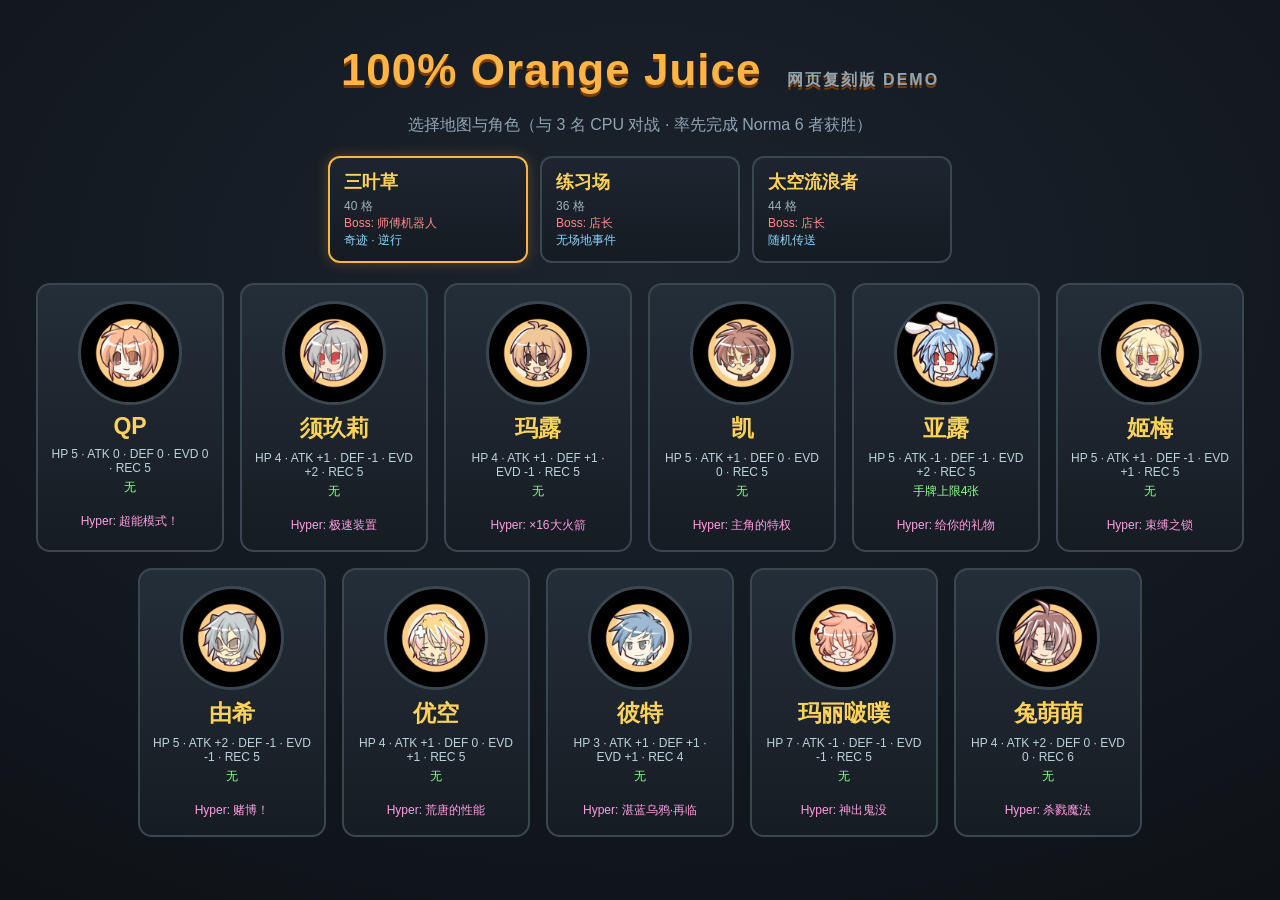
==== index.html @ 64a26505 "100% Orange Juice - Web Replica (GitHub Pages deploy) Co-Authored-By: Claude <noreply@anthropic.com>" ====
<!DOCTYPE html>
<html lang="zh">
<head>
<meta charset="UTF-8">
<meta name="viewport" content="width=device-width, initial-scale=1.0">
<title>100% Orange Juice — Web Replica</title>
<link rel="stylesheet" href="css/style.css">
</head>
<body>
  <div id="menu">
    <h1>100% Orange Juice <span class="sub">网页复刻版 DEMO</span></h1>
    <p class="menu-hint">选择地图与角色（与 3 名 CPU 对战 · 率先完成 Norma 6 者获胜）</p>
    <div id="boardrow"></div>
    <div id="chargrid"></div>
  </div>

  <div id="game" style="display:none">
    <div id="leftbar">
      <div id="plates"></div>
    </div>
    <div id="center">
      <div id="topbar">
        <span id="chapter">第 1 章</span>
        <span id="fieldevents"></span>
        <span id="deckcount" title="中央卡堆剩余">🂠 48</span>
        <span class="spacer"></span>
        <span class="speeds">
          <button class="speed" data-s="2">1x</button>
          <button class="speed sel" data-s="1">2x</button>
          <button class="speed" data-s="0.5">4x</button>
        </span>
        <button id="btn_lang" class="btn small">EN</button>
        <button id="btn_restart" class="btn small">↻</button>
      </div>
      <div id="boardwrap">
        <canvas id="board" width="960" height="760"></canvas>
        <div id="battle"></div>
        <div id="handwrap"><div id="hand"></div></div>
      </div>
    </div>
    <div id="rightbar">
      <div id="logbox"><div id="log"></div></div>
    </div>
  </div>

  <div id="banners"></div>
  <div id="modals"></div>
  <div id="tooltip"></div>

  <script src="js/i18n_data.js"></script>
  <script src="js/data.js"></script>
  <script src="js/boards.js"></script>
  <script src="js/engine.js"></script>
  <script src="js/ai.js"></script>
  <script src="js/render.js"></script>
  <script src="js/ui.js"></script>
  <script src="js/main.js"></script>
</body>
</html>
---- css/style.css ----
* { box-sizing: border-box; margin: 0; padding: 0; }
:root {
  --bg0: #10141a; --bg1: #1a2129; --bg2: #222b35;
  --line: #33404d; --gold: #ffb545; --txt: #dfe9f2; --dim: #8fa5b5;
}
html, body { height: 100%; }
body {
  background: radial-gradient(1200px 800px at 50% 30%, #1b232d, #0d1116);
  color: var(--txt);
  font-family: 'Segoe UI', 'Microsoft YaHei', 'PingFang SC', sans-serif;
  overflow: hidden;
}

/* ================= menu ================= */
#menu {
  display: flex; flex-direction: column; align-items: center;
  height: 100vh; padding-top: 5vh; gap: 20px;
}
#menu h1 { font-size: 44px; color: var(--gold); text-shadow: 0 3px 0 #7a3c00; letter-spacing: 1px; }
#menu h1 .sub { font-size: 16px; color: var(--dim); margin-left: 12px; letter-spacing: 2px; }
.menu-hint { color: var(--dim); }
#boardrow { display: flex; gap: 12px; justify-content: center; flex-wrap: wrap; }
.boardcard {
  width: 200px; background: linear-gradient(#1d2530, #151b22);
  border: 2px solid #3a4750; border-radius: 12px; padding: 12px 14px;
  cursor: pointer; transition: transform .12s, border-color .12s;
}
.boardcard:hover { transform: translateY(-3px); border-color: #6a7f8f; }
.boardcard.sel { border-color: var(--gold); box-shadow: 0 0 14px rgba(255,181,69,.25); }
.boardcard .bname { font-size: 18px; font-weight: 800; color: #ffd25a; margin-bottom: 4px; }
.boardcard .binfo { font-size: 12px; color: #9db2bd; }
.boardcard .binfo.boss { color: #ff8a8a; }
.boardcard .binfo.ev { color: #8cd6ff; }
#chargrid { display: flex; gap: 16px; flex-wrap: wrap; justify-content: center; max-width: 1300px; }
.charcard {
  width: 188px; background: linear-gradient(#242e39, #161c23);
  border: 2px solid #3a4750; border-radius: 14px; padding: 16px 12px;
  cursor: pointer; transition: transform .13s, border-color .13s, box-shadow .13s;
}
.charcard:hover {
  transform: translateY(-6px); border-color: var(--gold);
  box-shadow: 0 10px 26px rgba(255,181,69,.18);
}
.charportrait {
  width: 104px; height: 104px; display: block; margin: 0 auto 8px;
  border-radius: 50%; border: 3px solid #3a4750; background: #000;
}
.charname { text-align: center; font-size: 23px; font-weight: 800; color: #ffd25a; }
.charstats { text-align: center; font-size: 12px; color: #bcd2de; margin: 7px 0 4px; }
.charpassive { text-align: center; font-size: 12px; color: #8cff8c; min-height: 30px; }
.charhyper { text-align: center; font-size: 12px; color: #ff9de2; margin-top: 4px; }

/* ================= game layout ================= */
#game {
  display: grid;
  grid-template-columns: 250px 1fr 270px;
  gap: 10px; padding: 10px; height: 100vh;
}
#leftbar, #rightbar { display: flex; flex-direction: column; gap: 8px; min-height: 0; }
#plates { display: flex; flex-direction: column; gap: 8px; }

.player-plate {
  --pc: #fff;
  display: flex; gap: 10px; align-items: center;
  background: linear-gradient(#222b35, #1a2129);
  border: 2px solid var(--pc); border-radius: 12px; padding: 8px 10px;
  box-shadow: inset 0 0 14px rgba(0,0,0,.4);
  transition: box-shadow .2s, transform .2s;
}
.player-plate.active { transform: scale(1.03); box-shadow: 0 0 16px var(--pc), inset 0 0 14px rgba(0,0,0,.4); }
.player-plate.ko { opacity: .4; filter: grayscale(.9); }
.player-plate .face {
  width: 56px; height: 56px; border-radius: 50%;
  border: 3px solid var(--pc); background: #000; flex-shrink: 0;
}
.pinfo { flex: 1; min-width: 0; }
.pname { font-weight: 800; font-size: 15px; white-space: nowrap; overflow: hidden; text-overflow: ellipsis; }
.plvl { color: #ffd25a; font-size: 12px; }
.you { color: #8cff5a; font-size: 10px; border: 1px solid #8cff5a; border-radius: 6px; padding: 0 4px; }
.hpbar { position: relative; height: 15px; background: #0c0f12; border-radius: 8px; overflow: hidden; margin: 4px 0; border: 1px solid #000; }
.hpfill { height: 100%; background: linear-gradient(#8df08d, #3fae3f); transition: width .3s; }
.hpbar span {
  position: absolute; left: 50%; top: 50%; transform: translate(-50%, -50%);
  background: rgba(0,0,0,.55); border-radius: 6px; padding: 0 6px;
  font-size: 11px; font-weight: 700; color: #fff; white-space: nowrap;
}
.pstats { display: flex; gap: 8px; font-size: 13.5px; color: #ffd25a; font-weight: 800; white-space: nowrap; flex-wrap: nowrap; overflow: hidden; }
.pstats small { color: #7d8f9b; font-weight: 400; }
.pstats .mini { color: #9db2bd; font-weight: 400; font-size: 10.5px; align-self: center; margin-left: auto; }
.pstats .obj { padding: 0 6px; border-radius: 7px; }
.pstats .obj.dim { color: #63788a; font-weight: 400; }
.pstats .obj.sel-star { background: rgba(255,210,90,.16); box-shadow: inset 0 0 0 1.5px #ffd25a; }
.pstats .obj.sel-win { background: rgba(255,122,122,.14); box-shadow: inset 0 0 0 1.5px #ff7a7a; }

#center { display: flex; flex-direction: column; gap: 8px; min-width: 0; }
#topbar {
  display: flex; gap: 10px; align-items: center; padding: 4px 8px;
  background: var(--bg1); border: 1px solid var(--line); border-radius: 10px;
}
#chapter { font-weight: 800; color: #ffd25a; }
#deckcount {
  font-weight: 800; color: #9db2bd; font-size: 13px;
  background: rgba(0,0,0,.35); padding: 2px 10px; border-radius: 12px;
  border: 1px solid #3a4750;
}
#fieldevents { color: #ff9de2; font-size: 13px; font-weight: 700; }
.spacer { flex: 1; }
.speeds { background: rgba(0,0,0,.35); padding: 2px 8px; border-radius: 12px; font-size: 12px; color: var(--dim); }
.speed { margin-left: 2px; }

#boardwrap { position: relative; flex: 1; min-height: 0; display: flex; align-items: center; justify-content: center; }
#board {
  max-width: 100%; max-height: calc(100vh - 110px);
  border-radius: 12px; border: 2px solid var(--line);
  display: block; background: #000;
  box-shadow: 0 8px 40px rgba(0,0,0,.5);
}
#handwrap {
  position: absolute; bottom: 10px; left: 0; right: 0;
  display: flex; justify-content: center; pointer-events: none;
}
#hand { display: flex; gap: 8px; pointer-events: auto; }
#hand .card { width: 86px; height: 120px; box-shadow: 0 4px 14px rgba(0,0,0,.6); }

#logbox { flex: 1; min-height: 0; background: var(--bg1); border: 1px solid var(--line); border-radius: 10px; display: flex; }
#log { flex: 1; overflow-y: auto; padding: 8px 10px; font-size: 12.5px; }
.log-line { padding: 2px 0; color: #c7d6e0; border-bottom: 1px dashed #232c34; }
.log-line b { color: #ffd25a; }
.log-line:nth-last-child(-n+1) { animation: fadein .3s; }
@keyframes fadein { from { opacity: 0; } to { opacity: 1; } }

/* ================= banners ================= */
#banners {
  position: fixed; top: 11vh; left: 0; right: 0; z-index: 50;
  display: flex; flex-direction: column; align-items: center; gap: 8px; pointer-events: none;
}
.banner {
  background: rgba(8,12,16,.9); border: 2px solid var(--gold); color: #ffd25a;
  font-size: 22px; font-weight: 800; padding: 8px 28px; border-radius: 14px;
  animation: pop .22s ease-out; text-shadow: 0 2px 4px #000;
}
.banner.ko { border-color: #ff5a5a; color: #ff8a8a; }
.banner.norma { border-color: #8cff5a; color: #b8ff8a; }
.banner.win { border-color: #ffd25a; color: #ffe89a; font-size: 32px; }
@keyframes pop { from { transform: scale(.55); opacity: 0; } to { transform: scale(1); opacity: 1; } }

/* ================= modals ================= */
.modal-overlay {
  position: fixed; inset: 0; background: rgba(4,6,9,.62);
  display: flex; align-items: center; justify-content: center; z-index: 100;
}
.modal-box {
  background: linear-gradient(#26303b, #171d24); border: 2px solid #46545f;
  border-radius: 16px; padding: 22px 26px; max-width: 780px; max-height: 88vh;
  overflow-y: auto; text-align: center; box-shadow: 0 20px 60px rgba(0,0,0,.6);
  animation: pop .18s ease-out;
}
.modal-box.wide { min-width: 560px; }
.modal-box h3 { margin-bottom: 14px; color: #ffd25a; font-size: 19px; }
.modal-box p { color: #bcd2de; margin-bottom: 10px; }
.modal-box .hint { color: #8cff8c; font-size: 13px; }
.btn {
  background: #2e3942; color: #eee; border: 2px solid #46545f; border-radius: 10px;
  padding: 10px 22px; font-size: 15px; cursor: pointer; margin: 6px; font-weight: 600;
}
.btn:hover:not(:disabled) { border-color: var(--gold); transform: translateY(-1px); }
.btn:disabled { opacity: .4; cursor: not-allowed; }
.btn.primary { background: #b3671b; border-color: var(--gold); }
.btn.big { font-size: 18px; padding: 12px 34px; }
.btn.small { padding: 3px 10px; font-size: 12px; margin: 0; font-weight: 400; }
.btn.defend { border-color: #5a8cff; }
.btn.evade { border-color: #8cff5a; }
.btn.norma-btn { min-width: 150px; font-size: 18px; margin: 8px; }
.btn.norma-btn.stars { border-color: #ffd25a; }
.btn.norma-btn.wins { border-color: #ff7a7a; }
.btn.target-btn { display: flex; align-items: center; gap: 10px; text-align: left; }
.mini-face { width: 38px; height: 38px; border-radius: 50%; background: #000; }
.atk-show { font-size: 17px; margin-bottom: 8px; color: #ffb0b0; }
.def-hint { font-size: 12.5px; color: var(--dim); }
.win-title { color: #ffe89a; font-size: 34px; margin-bottom: 8px; }
.roll-face img {
  width: 118px; height: 118px; border-radius: 50%;
  border: 3px solid var(--gold); background: #000; margin-bottom: 8px;
  box-shadow: 0 0 22px rgba(255,181,69,.35);
  animation: bob 1.1s ease-in-out infinite;
}
.roll-face.ko-face img {
  border-color: #ff5a5a;
  box-shadow: 0 0 22px rgba(255,90,90,.35);
  filter: grayscale(.75);
  animation: none;
}
.rec-req { color: #ff8a8a; font-size: 22px; }
@keyframes bob { 0%,100% { transform: translateY(0); } 50% { transform: translateY(-7px); } }
.roll-btn { font-size: 25px; padding: 13px 46px; margin-top: 8px; }

/* ================= cards ================= */
.hand { display: flex; gap: 10px; flex-wrap: wrap; justify-content: center; margin-bottom: 12px; }
.card {
  width: 110px; height: 152px; border-radius: 9px; position: relative;
  background: #10151a; border: 2px solid #46545f; cursor: pointer; overflow: hidden;
  transition: transform .1s;
}
.card:hover { transform: scale(1.07); z-index: 2; }
.card.disabled { opacity: .35; cursor: not-allowed; }
.card-art { height: 92px; display: flex; align-items: center; justify-content: center; background: #000; }
.card-art img { max-width: 100%; max-height: 100%; }
.card-name { font-size: 11px; font-weight: 700; padding: 4px 4px 0; line-height: 1.15; }
.card-cost {
  position: absolute; top: 3px; right: 4px; background: rgba(0,0,0,.78); color: #ffd25a;
  font-size: 10px; font-weight: 800; padding: 1px 6px; border-radius: 8px;
}
.card-type { position: absolute; bottom: 3px; left: 5px; font-size: 9px; color: #9db2bd; }
.t-boost { border-color: #5a8cff; }
.t-battle { border-color: #ff7a7a; }
.t-trap { border-color: #b06aff; }
.t-event { border-color: #8cff5a; }
.t-hyper { border-color: var(--gold); box-shadow: 0 0 10px rgba(255,181,69,.55); }

#tooltip {
  display: none; position: fixed; z-index: 200; width: 300px;
  background: rgba(6,9,12,.97); border: 1px solid #46545f; border-radius: 10px;
  padding: 11px 13px; font-size: 12.5px; pointer-events: none; color: #d7e4ee;
  box-shadow: 0 10px 30px rgba(0,0,0,.7); line-height: 1.45;
}
#tooltip b { color: #ffd25a; font-size: 14px; }
#tooltip .tt-type { color: #8cff8c; font-size: 11px; }
#tooltip .tt-cost { color: #ffd25a; font-size: 11px; margin-left: 6px; }

/* ================= battle ================= */
#battle {
  display: none; position: absolute; inset: 0; z-index: 40;
  background: radial-gradient(900px 500px at 50% 40%, rgba(30,10,10,.88), rgba(4,5,7,.94));
  flex-direction: column; align-items: center; justify-content: center; gap: 12px;
  border-radius: 12px; border: 1px solid #5a2a2a;
}
.bt-phase {
  font-size: 20px; font-weight: 800; color: #ffd25a; letter-spacing: 2px;
  background: rgba(0,0,0,.5); padding: 4px 24px; border-radius: 12px;
}
.bt-row { display: flex; align-items: stretch; gap: 34px; }
.bt-vs { font-size: 40px; font-weight: 900; color: #ff5a5a; text-shadow: 0 0 18px rgba(255,60,60,.6); }
.bt-mid { display: flex; flex-direction: column; align-items: center; justify-content: center; gap: 8px; }
.bt-round { font-size: 13px; color: var(--dim); font-weight: 700; }
.bt-unit {
  width: 230px; text-align: center; background: rgba(10,14,18,.75);
  border: 2px solid #3a4750; border-radius: 14px; padding: 14px 12px 10px;
}
.bt-face { width: 108px; height: 108px; border-radius: 50%; background: #000; border: 3px solid #46545f; }
.bt-name { font-size: 21px; font-weight: 900; margin-top: 6px; }
.bt-hp { position: relative; height: 17px; background: #0c0f12; border-radius: 9px; overflow: hidden; margin: 6px 0 3px; border: 1px solid #000; }
.bt-hpfill { height: 100%; background: linear-gradient(#8df08d, #3fae3f); transition: width .35s; }
.bt-hp span {
  position: absolute; left: 50%; top: 50%; transform: translate(-50%, -50%);
  background: rgba(0,0,0,.55); border-radius: 6px; padding: 0 7px;
  font-size: 13px; font-weight: 700; color: #fff; white-space: nowrap;
}
.bt-stats { font-size: 12px; color: #9db2bd; }
.bt-buffs { min-height: 22px; display: flex; gap: 4px; flex-wrap: wrap; justify-content: center; margin-top: 4px; }
.bt-chip { font-size: 10px; background: #3a2a10; border: 1px solid var(--gold); color: #ffd25a; border-radius: 8px; padding: 1px 7px; }
.bt-roll { min-height: 52px; margin-top: 6px; display: flex; align-items: center; justify-content: center; gap: 6px; }
.bt-total { font-size: 26px; font-weight: 900; color: #fff; margin-left: 4px; }
.bt-dmg { font-size: 24px; font-weight: 900; color: #ff5a5a; margin-left: 8px; }
.bt-dmg.miss { color: #8cff8a; font-size: 18px; }
.bt-log {
  width: 72%; max-height: 150px; overflow-y: auto;
  background: rgba(0,0,0,.55); border-radius: 10px; padding: 8px 14px;
}
.battle-line { font-size: 14px; padding: 3px 0; color: #d7e4ee; animation: fadein .25s; }
.battle-line b { color: #ffd25a; }
.battle-line.bt-dodge b { color: #8cff8a; }
.bt-num { font-size: 16px; }

/* ================= dice ================= */
.dice { display: inline-flex; gap: 4px; vertical-align: middle; }
.die {
  display: inline-flex; align-items: center; justify-content: center;
  width: 24px; height: 24px; background: #f4f6f8; color: #1a1a1a;
  font-weight: 900; font-size: 14px; border-radius: 6px;
  box-shadow: inset 0 -3px 0 rgba(0,0,0,.25), 0 2px 4px rgba(0,0,0,.4);
  animation: diepop .3s ease-out;
}
.dice.big .die { width: 32px; height: 32px; font-size: 19px; border-radius: 8px; }
@keyframes diepop { from { transform: scale(.3) rotate(-30deg); } to { transform: scale(1) rotate(0); } }
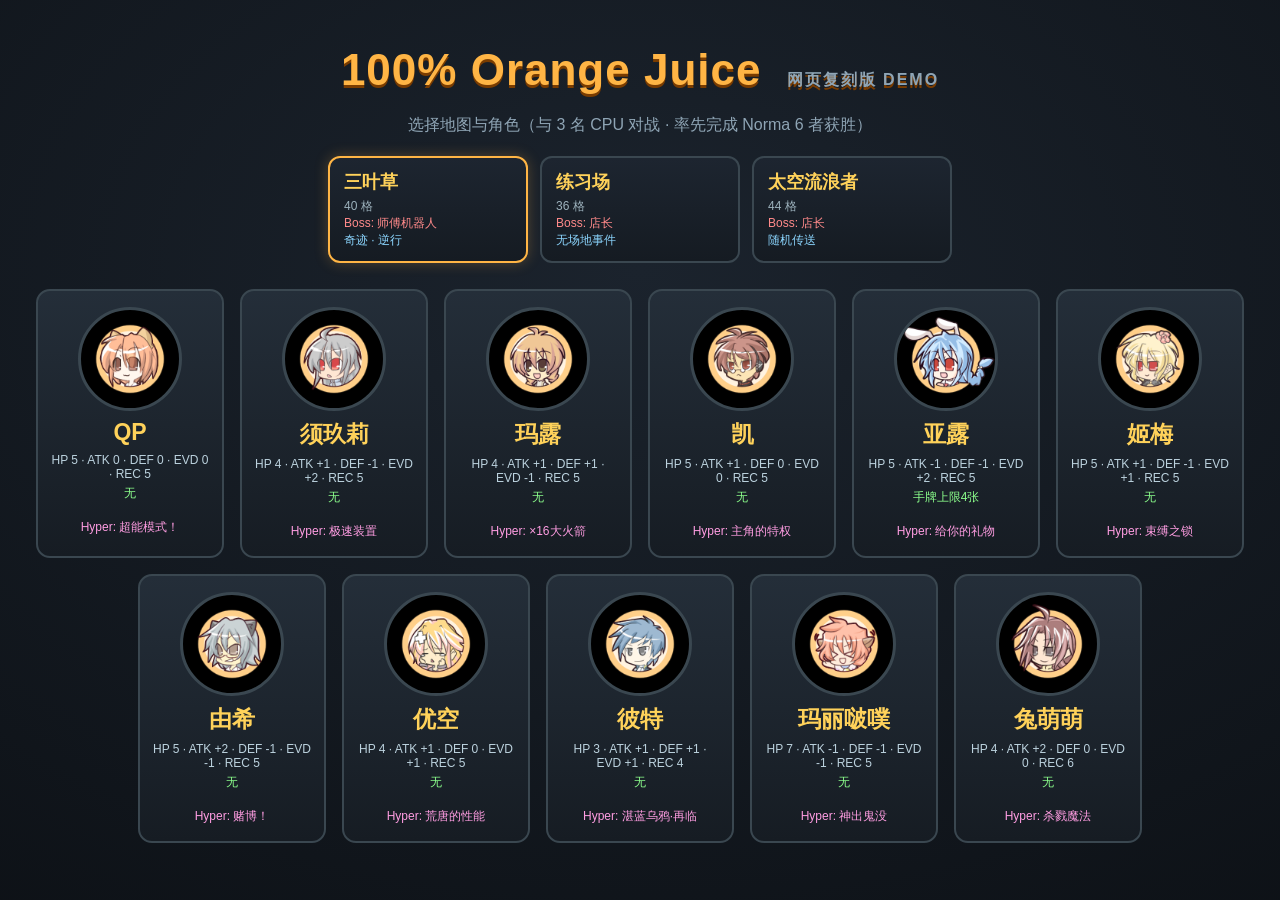
==== commit e2b69e4b: "sync web updates Co-Authored-By: Claude <noreply@anthropic.com>" ====
--- a/index.html
+++ b/index.html
@@ -2,7 +2,7 @@
 <html lang="zh">
 <head>
 <meta charset="UTF-8">
-<meta name="viewport" content="width=device-width, initial-scale=1.0">
+<meta name="viewport" content="width=device-width, initial-scale=1.0, maximum-scale=1.0, user-scalable=no, viewport-fit=cover">
 <title>100% Orange Juice — Web Replica</title>
 <link rel="stylesheet" href="css/style.css">
 </head>
@@ -30,6 +30,7 @@
           <button class="speed" data-s="0.5">4x</button>
         </span>
         <button id="btn_lang" class="btn small">EN</button>
+        <button id="btn_log" class="btn small mobile-only" title="日志">📜</button>
         <button id="btn_restart" class="btn small">↻</button>
       </div>
       <div id="boardwrap">
@@ -46,6 +47,12 @@
   <div id="banners"></div>
   <div id="modals"></div>
   <div id="tooltip"></div>
+  <div id="rotate-hint">
+    <div class="rh-icon">📱</div>
+    <h2>建议横屏游玩</h2>
+    <p>旋转设备以获得最佳体验（角色面板将显示在地图左侧）</p>
+    <button class="btn rh-continue" id="btn_rh_continue">竖屏继续</button>
+  </div>
 
   <script src="js/i18n_data.js"></script>
   <script src="js/data.js"></script>
--- a/css/style.css
+++ b/css/style.css
@@ -15,6 +15,7 @@
 #menu {
   display: flex; flex-direction: column; align-items: center;
   height: 100vh; padding-top: 5vh; gap: 20px;
+  overflow-y: auto; scrollbar-width: thin;
 }
 #menu h1 { font-size: 44px; color: var(--gold); text-shadow: 0 3px 0 #7a3c00; letter-spacing: 1px; }
 #menu h1 .sub { font-size: 16px; color: var(--dim); margin-left: 12px; letter-spacing: 2px; }
@@ -31,7 +32,10 @@
 .boardcard .binfo { font-size: 12px; color: #9db2bd; }
 .boardcard .binfo.boss { color: #ff8a8a; }
 .boardcard .binfo.ev { color: #8cd6ff; }
-#chargrid { display: flex; gap: 16px; flex-wrap: wrap; justify-content: center; max-width: 1300px; }
+#chargrid {
+  display: flex; gap: 16px; flex-wrap: wrap; justify-content: center;
+  max-width: 1300px; padding: 6px 4px 14px;
+}
 .charcard {
   width: 188px; background: linear-gradient(#242e39, #161c23);
   border: 2px solid #3a4750; border-radius: 14px; padding: 16px 12px;
@@ -282,3 +286,98 @@
 }
 .dice.big .die { width: 32px; height: 32px; font-size: 19px; border-radius: 8px; }
 @keyframes diepop { from { transform: scale(.3) rotate(-30deg); } to { transform: scale(1) rotate(0); } }
+
+/* ================= touch / mobile ================= */
+button, .card, .charcard, .boardcard { touch-action: manipulation; }
+.mobile-only { display: none; }
+
+/* rotate-to-landscape guidance (shown during portrait gameplay) */
+#rotate-hint {
+  display: none; position: fixed; inset: 0; z-index: 200;
+  background: rgba(4,6,9,.95); text-align: center;
+  align-items: center; justify-content: center; flex-direction: column; gap: 16px;
+}
+#rotate-hint .rh-icon { font-size: 64px; animation: rh-bob 1.4s ease-in-out infinite; }
+@keyframes rh-bob { 0%,100% { transform: rotate(0); } 50% { transform: rotate(-90deg); } }
+#rotate-hint h2 { color: var(--gold); font-size: 26px; }
+#rotate-hint p { color: var(--dim); font-size: 14px; max-width: 80vw; }
+#rotate-hint .rh-continue { margin-top: 8px; }
+
+@media (max-width: 900px) {
+  /* ---------- menu (both orientations) ---------- */
+  #menu { height: 100dvh; padding-top: 3vh; gap: 14px; }
+  #menu h1 { font-size: 30px; }
+  #menu h1 .sub { font-size: 13px; }
+  #boardrow { flex-wrap: nowrap; justify-content: flex-start; overflow-x: auto; max-width: 96vw; padding: 4px 6px 10px; scrollbar-width: thin; }
+  .boardcard { width: 170px; flex-shrink: 0; }
+  .charcard { width: 158px; }
+
+  /* ---------- rotate guidance (portrait only — see portrait query) ---------- */
+  #rotate-hint .rh-continue { display: inline-block; }
+
+  /* ---------- game: landscape-first ----------
+     player panels as a column left of the map, board on the right */
+  #game {
+    grid-template-columns: 168px 1fr;
+    grid-template-rows: auto 1fr;
+    grid-template-areas: "top top" "plates board";
+    height: 100dvh; padding: 5px; gap: 5px; overflow: hidden;
+  }
+  #center { display: contents; } /* topbar/boardwrap become grid children */
+  #topbar { grid-area: top; flex-wrap: wrap; gap: 5px; font-size: 12px; padding: 3px 6px; }
+  .speeds { display: none; } /* save vertical space on small screens */
+  #leftbar { grid-area: plates; overflow-y: auto; scrollbar-width: none; }
+  #leftbar::-webkit-scrollbar { display: none; }
+  #plates { flex-direction: column; gap: 5px; }
+  .player-plate { min-width: 0; padding: 4px 6px; gap: 6px; }
+  .player-plate .face { width: 34px; height: 34px; border-width: 2px; }
+  .pname { font-size: 12.5px; }
+  .hpbar { height: 12px; margin: 2px 0; }
+  .hpbar span { font-size: 9px; padding: 0 4px; }
+  .pstats { font-size: 11.5px; gap: 4px; }
+  .pstats .mini { display: none; } /* save space: keep stars/wins/hp only */
+  #boardwrap { grid-area: board; }
+  #board { width: 100%; height: auto; max-height: calc(100dvh - 74px); }
+
+  /* ---------- floating log drawer ---------- */
+  .mobile-only { display: inline-block; }
+  #rightbar {
+    display: none;
+    position: fixed; right: 8px; bottom: 8px; width: min(260px, 70vw); height: 46dvh;
+    z-index: 70; background: var(--bg1); border: 1px solid var(--line);
+    border-radius: 12px; box-shadow: 0 10px 30px rgba(0,0,0,.55);
+  }
+  #rightbar.open { display: flex; }
+  #logbox { font-size: 11px; }
+
+  /* ---------- modals & battle ---------- */
+  .modal-box { max-width: 94vw; max-height: 90dvh; padding: 16px; }
+  .modal-box.wide { min-width: 0; }
+  .modal-box h3 { font-size: 16px; }
+  .btn { padding: 9px 16px; font-size: 14px; }
+  .hand .card { width: 88px; height: 122px; }
+  .bt-unit { width: 138px; padding: 10px 8px; }
+  .bt-face { width: 62px; height: 62px; }
+  .bt-name { font-size: 15px; }
+  .bt-row { gap: 10px; }
+  .bt-stats { font-size: 10.5px; }
+  .bt-roll .die { width: 24px; height: 24px; font-size: 13px; }
+  .bt-log { width: 92%; max-height: 110px; }
+  #banners .banner { font-size: 18px; padding: 6px 18px; }
+}
+
+/* ---------- portrait fallback (rotate hint covers; single column if dismissed) ---------- */
+@media (max-width: 900px) and (orientation: portrait) {
+  body.in-game #rotate-hint { display: flex; }
+  #game {
+    grid-template-columns: 1fr;
+    grid-template-rows: auto auto 1fr;
+    grid-template-areas: "top" "plates" "board";
+    padding: 6px; gap: 6px;
+  }
+  #leftbar { flex-direction: row; overflow-x: auto; }
+  #plates { flex-direction: row; }
+  .player-plate { min-width: 170px; flex-shrink: 0; }
+  .player-plate .face { width: 40px; height: 40px; }
+  #board { max-height: calc(100dvh - 210px); }
+}
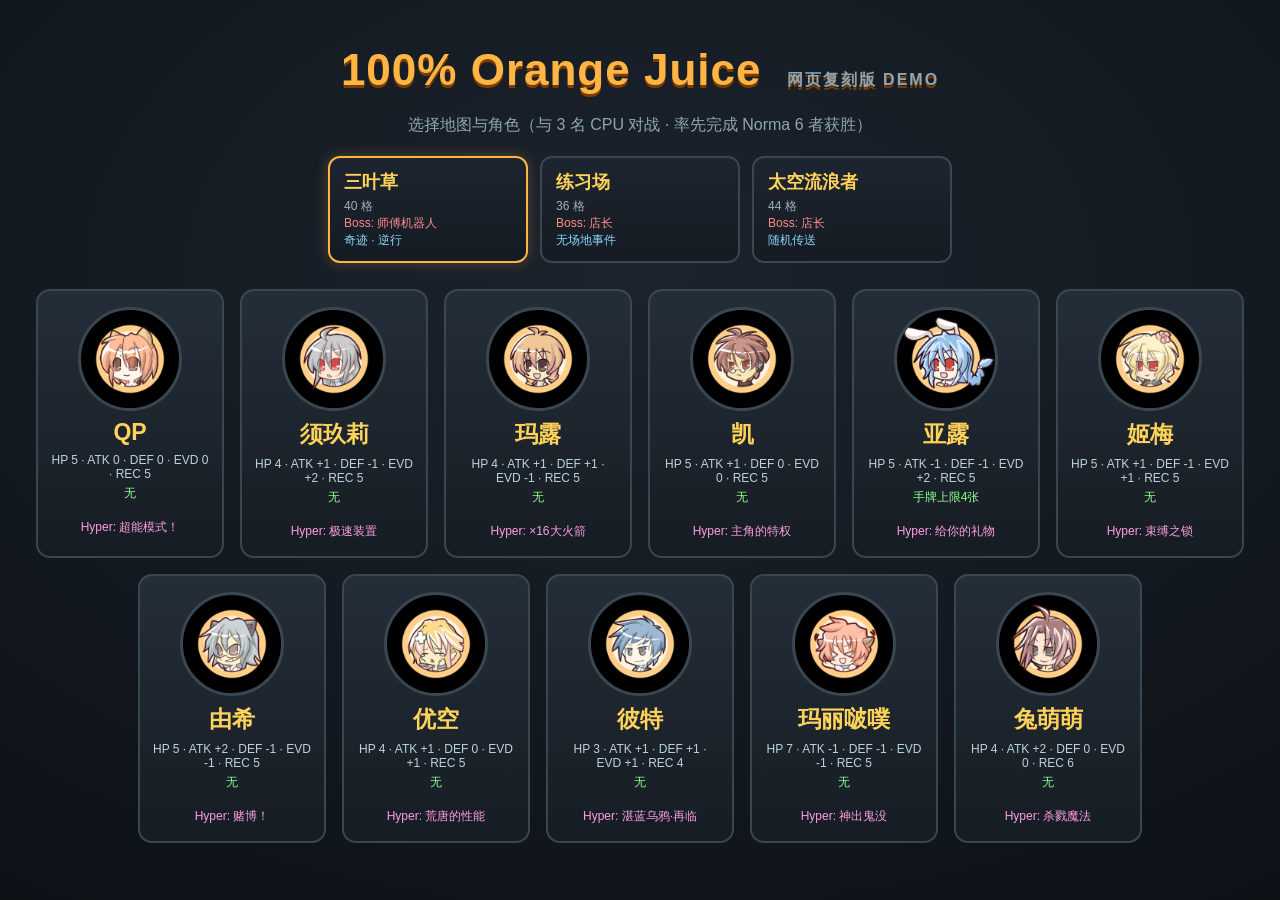
==== commit 7508727d: "sync web updates Co-Authored-By: Claude <noreply@anthropic.com>" ====
--- a/index.html
+++ b/index.html
@@ -47,6 +47,10 @@
   <div id="banners"></div>
   <div id="modals"></div>
   <div id="tooltip"></div>
+  <div id="loading">
+    <div class="spinner"></div>
+    <p>加载中…</p>
+  </div>
   <div id="rotate-hint">
     <div class="rh-icon">📱</div>
     <h2>建议横屏游玩</h2>
--- a/css/style.css
+++ b/css/style.css
@@ -290,6 +290,19 @@
 /* ================= touch / mobile ================= */
 button, .card, .charcard, .boardcard { touch-action: manipulation; }
 .mobile-only { display: none; }
+
+/* rotate-to-landscape guidance (shown during portrait gameplay) */
+#loading {
+  position: fixed; inset: 0; z-index: 300; display: none;
+  background: #0d1116; color: var(--gold);
+  align-items: center; justify-content: center; flex-direction: column; gap: 16px;
+}
+#loading .spinner {
+  width: 46px; height: 46px; border: 4px solid #33404d; border-top-color: var(--gold);
+  border-radius: 50%; animation: spin .8s linear infinite;
+}
+#loading p { color: var(--dim); font-size: 15px; letter-spacing: 2px; }
+@keyframes spin { to { transform: rotate(360deg); } }
 
 /* rotate-to-landscape guidance (shown during portrait gameplay) */
 #rotate-hint {
